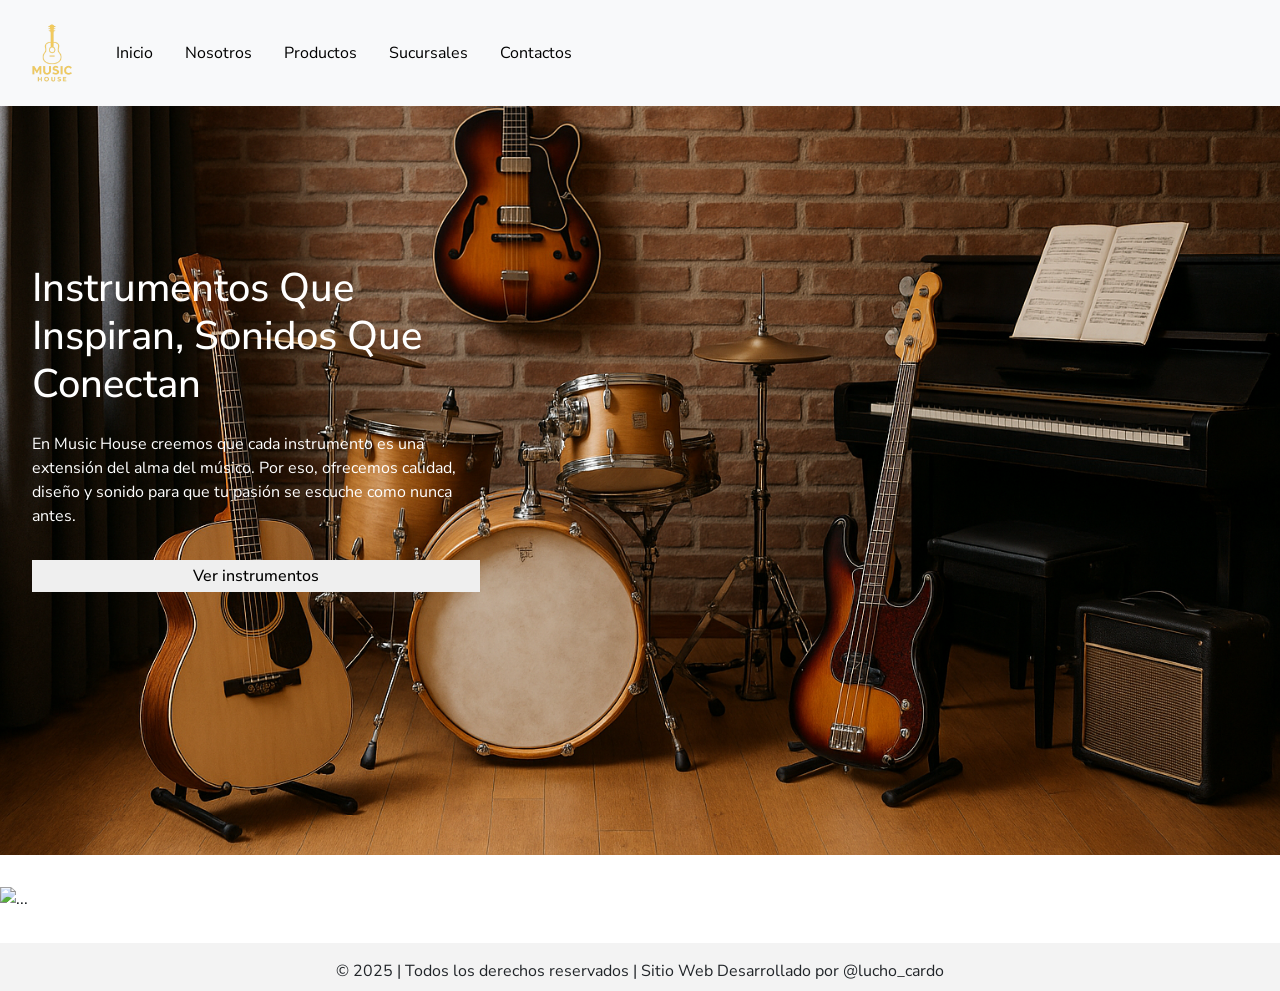
==== index.html @ da2e62e3 "CoderHouse" ====
<!--ALT-SHIFT-FLECHA PARA ABAJO (PARA DUBLICAR LA MISMA LINEA)-->
<!--ALT+FLECHITA (ABAJO O ARRIBA) (MUEVE LOS LINEAS PARA ARRIBA O PARA ABAJO)-->
<!-- <strong>Nuestros Instrumentos</strong> -->
<!-- <b>Nuestros Instrumentos</b> -->
<!-- <em>Nuestros Instrumentos</em> -->

<!DOCTYPE html>
<html lang="en">
  <head>
    <meta charset="UTF-8" />
    <meta name="viewport" content="width=device-width, initial-scale=1.0" />
    <!-- CSS -->
    <link rel="stylesheet" href="../style/style.css" />
    <!-- BOOTSTRAP -->
    <link
      href="https://cdn.jsdelivr.net/npm/bootstrap@5.3.6/dist/css/bootstrap.min.css"
      rel="stylesheet"
      integrity="sha384-4Q6Gf2aSP4eDXB8Miphtr37CMZZQ5oXLH2yaXMJ2w8e2ZtHTl7GptT4jmndRuHDT"
      crossorigin="anonymous"
    />
    <!-- FONTS -->
    <link rel="preconnect" href="https://fonts.googleapis.com" />
    <link rel="preconnect" href="https://fonts.gstatic.com" crossorigin />
    <link
      href="https://fonts.googleapis.com/css2?family=Nunito+Sans:ital,opsz,wght@0,6..12,200..1000;1,6..12,200..1000&display=swap"
      rel="stylesheet"
    />
    <!-- TITULO DE LA PAGINA -->
    <title>Document</title>
  </head>
  <body>
    <header class="index-header">
      <div class="index-header-flex">
        <nav
          class="navbar navbar-expand-lg bg-body-tertiary w-100 position-fixed top-0"
        >
          <div class="container-fluid">
            <a class="navbar-brand" href="index.html"
              ><img src="../img/logo2.png" alt="logotipo" class="logotipo"
            /></a>
            <button
              class="navbar-toggler"
              type="button"
              data-bs-toggle="collapse"
              data-bs-target="#navbarSupportedContent"
              aria-controls="navbarSupportedContent"
              aria-expanded="false"
              aria-label="Toggle navigation"
            >
              <span class="navbar-toggler-icon"></span>
            </button>
            <div class="collapse navbar-collapse" id="navbarSupportedContent">
              <ul class="navbar-nav me-auto mb-2 mb-lg-0">
                <li class="nav-item">
                  <a
                    class="nav-link active"
                    aria-current="page"
                    href="index.html"
                    >Inicio</a
                  >
                </li>
                <li class="nav-item">
                  <a
                    class="nav-link active"
                    aria-current="page"
                    href="../pages/nosotros.html"
                    >Nosotros</a
                  >
                </li>
                <li class="nav-item">
                  <a
                    class="nav-link active"
                    aria-current="page"
                    href="../pages/productos.html"
                    >Productos</a
                  >
                </li>
                <li class="nav-item">
                  <a
                    class="nav-link active"
                    aria-current="page"
                    href="../pages/sucursales.html"
                    >Sucursales</a
                  >
                </li>
                <li class="nav-item">
                  <a
                    class="nav-link active"
                    aria-current="page"
                    href="../pages/contactos.html"
                    >Contactos</a
                  >
                </li>
              </ul>
            </div>
          </div>
        </nav>
        <!-- Barra de navegacion hecha por mi -->
        <!-- 
        <nav class="navegacion-superior">
          <ul>
            <li><a href="../index.html">Inicio</a></li>
            <li><a href="nosotros.html">Nosotros</a></li>
            <li><a href="productos.html">Productos</a></li>
            <li><a href="sucursales.html">Sucursales</a></li>
            <li><a href="contacto.html">Contacto</a></li>
          </ul>
        </nav> 
        -->
      </div>
      <section
        class="px-3 contenedor-inferior-header h-100 d-flex justify-content-center flex-column mx-3"
      >
        <h1 class="index-h1">
          Instrumentos Que Inspiran, Sonidos Que Conectan
        </h1>
        <p class="index-parrafo-header">
          En Music House creemos que cada instrumento es una extensión del alma
          del músico. Por eso, ofrecemos calidad, diseño y sonido para que tu
          pasión se escuche como nunca antes.
        </p>
        <button class="btn-header">Ver instrumentos</button>
      </section>
    </header>
    <main class="index-main">
      <div id="carouselExample" class="carousel slide">
        <div class="carousel-inner">
          <div class="carousel-item active">
            <img src="..." class="d-block w-100" alt="..." />
          </div>
          <div class="carousel-item">
            <img src="..." class="d-block w-100" alt="..." />
          </div>
          <div class="carousel-item">
            <img src="..." class="d-block w-100" alt="..." />
          </div>
        </div>
        <button
          class="carousel-control-prev"
          type="button"
          data-bs-target="#carouselExample"
          data-bs-slide="prev"
        >
          <span class="carousel-control-prev-icon" aria-hidden="true"></span>
          <span class="visually-hidden">Previous</span>
        </button>
        <button
          class="carousel-control-next"
          type="button"
          data-bs-target="#carouselExample"
          data-bs-slide="next"
        >
          <span class="carousel-control-next-icon" aria-hidden="true"></span>
          <span class="visually-hidden">Next</span>
        </button>
      </div>
    </main>
    <footer class="footer-index">
      <p>
        © 2025 | Todos los derechos reservados | Sitio Web Desarrollado por
        @lucho_cardo
      </p>
    </footer>
    <!-- BOOTSTRAP -->
    <script
      src="https://cdn.jsdelivr.net/npm/bootstrap@5.3.6/dist/js/bootstrap.bundle.min.js"
      integrity="sha384-j1CDi7MgGQ12Z7Qab0qlWQ/Qqz24Gc6BM0thvEMVjHnfYGF0rmFCozFSxQBxwHKO"
      crossorigin="anonymous"
    ></script>
  </body>
</html>
---- style/style.css ----
/* Estilos Generales */

*{
    padding: 0;
    margin: 0;
    box-sizing: border-box;
    font-family: "Nunito Sans", sans-serif !important;
}

.logotipo{
    width: 5rem; /*Usamos rem para que se escale correctamente (un tema de mantener las proporciones consistentes, 1rem=16px)*/
    height: 5rem;
}
ul{
    list-style: none; /*Le saca las pelotitas a la lista*/
    display: flex;
    flex-direction: column;
    gap: 1rem;
    align-items: center;
}
.footer-index{
    background-color: rgba(0, 0, 0, 0.048);
    height: 3rem;
    text-align: center;
    padding-top: 1rem;
}


/* .div-header-index-oscurecer-fondo{
    position: absolute;
    width: 100%;
    height: 100%;
    background-color: rgba(0, 0, 0, 0.651); 
}  */

/* Estilos Header */
.index-header, .productos-header, .sucursales-header{
    background-image: url(../img/fondo2.png);
    background-size: cover; /*toma toda la dimension del fondo*/
    background-repeat: no-repeat; /*Para que no repita el fondo cuando se hace zoom(se usa de prevencion)*/
    /*background-attachment: fixed; Lo que hace es fijar el fondo*/
    background-position: center; /* Posiciona el fondo en el centro */
    height: 95vh; /*Usamos vh por un tema de pantallas diferentes de las personas*/
} 

.index-header-flex{
    display: flex; /*Aplica flex*/
    flex-direction: column;
    justify-content: space-between; /*Da un espacio entre ellos(los links de la navbar)*/
    align-items: center;
}

.navegacion-superior ul li a{
    color: rgb(255, 255, 255);
    text-decoration: none; /*Le saca el subrayado al a*/
}

.contenedor-inferior-header{
    /* display: flex;
    flex-direction: column;
    justify-content: center; */
    gap: 1rem;
    /* height: 50%; */
    max-width: 30rem; /*Limita el width*/
    /* margin-left: 1rem; */
}


.index-parrafo-header, .index-h1{
    color: rgb(255, 255, 255);
}

.btn-header{
    border: none;
    font-weight: 500;
    padding: 4px;
    max-width: 30rem;
}

.productos-header-container{
    max-width: 70rem;
    margin: 0 auto;
}

/* Estilos Mains */

.sucursales-main-container{
    display: flex;
    flex-direction: column;
    align-items: center;
}

.iframeMapa{
    width: 90%;
}

.index-main{
    margin: 2rem 0;
}

.ultimos-modelos-titulo{
    text-align: center;
    margin: 1rem 0;
}

.card-auto{
    width: 25rem; 
    background-color: rgba(0, 0, 0, 0.24);
    transition: transform 0.5s;
    border-bottom-left-radius: 0.5rem;
    border-bottom-right-radius: 0.5rem;
}

.card-auto:hover{
    transform: scale(1.02);
}

.card-auto img{
    width: 100%; /*Hacemos que ocuper el 100% de la card*/
    border: 0.5rem;
}

.card-auto h3, .card-auto p{
    margin-left: 1rem;
}

.card-auto-btm{
    width: 100%;
    border: none;
    padding: 8px;
    font-weight: 800;
    margin-top: 0.5rem;
    text-transform: uppercase; /*Pone las letras en mayuscula*/
    border-bottom-left-radius: 0.5rem;
    border-bottom-right-radius: 0.5rem;
    cursor: pointer;
}

.ultimos-modelos-container{
    display: flex;
    flex-wrap: wrap; /*Lo adapta segun el ancho de la pantalla*/
    gap: 1rem;
    justify-content: center;
}


@media only screen and (min-width: 900px){
    ul, .index-header-flex{
        flex-direction: row;
    }
    .sucursales-main-container{
        flex-direction: row;
        width: 50%;
    }
}
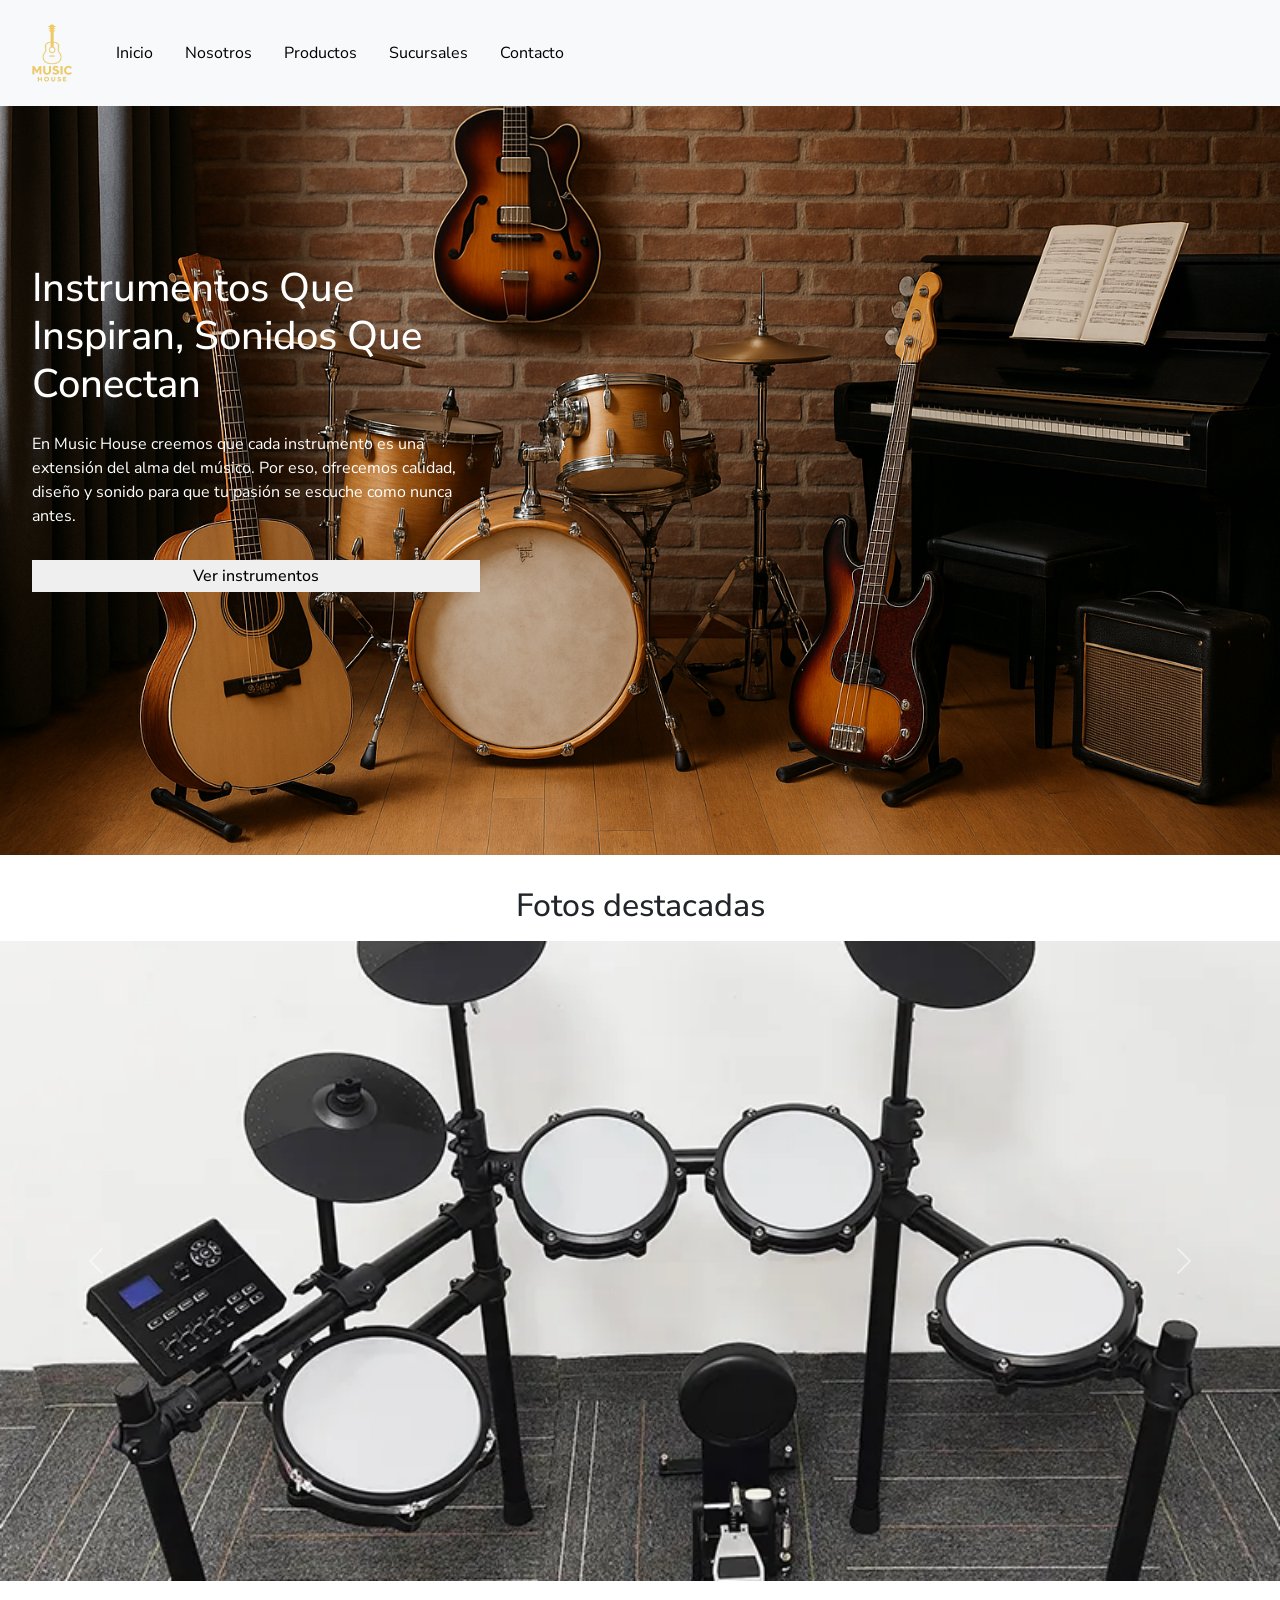
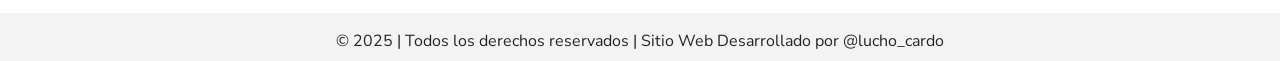
==== commit e4296ab5: "CoderHouse" ====
--- a/index.html
+++ b/index.html
@@ -10,7 +10,7 @@
     <meta charset="UTF-8" />
     <meta name="viewport" content="width=device-width, initial-scale=1.0" />
     <!-- CSS -->
-    <link rel="stylesheet" href="../style/style.css" />
+    <link rel="stylesheet" href="./style/style.css" />
     <!-- BOOTSTRAP -->
     <link
       href="https://cdn.jsdelivr.net/npm/bootstrap@5.3.6/dist/css/bootstrap.min.css"
@@ -26,70 +26,45 @@
       rel="stylesheet"
     />
     <!-- TITULO DE LA PAGINA -->
-    <title>Document</title>
+    <title>MusicHouse</title>
   </head>
   <body>
     <header class="index-header">
       <div class="index-header-flex">
-        <nav
-          class="navbar navbar-expand-lg bg-body-tertiary w-100 position-fixed top-0"
-        >
+        <nav class="navbar navbar-expand-lg bg-body-tertiary w-100 position-fixed top-0">
           <div class="container-fluid">
-            <a class="navbar-brand" href="index.html"
-              ><img src="../img/logo2.png" alt="logotipo" class="logotipo"
-            /></a>
-            <button
-              class="navbar-toggler"
-              type="button"
-              data-bs-toggle="collapse"
-              data-bs-target="#navbarSupportedContent"
-              aria-controls="navbarSupportedContent"
-              aria-expanded="false"
-              aria-label="Toggle navigation"
-            >
+            <a class="navbar-brand" href="index.html">
+              <img src="./img/logo2.png" alt="logotipo" class="logotipo"/>
+            </a>
+            <button class="navbar-toggler" type="button" data-bs-toggle="collapse" data-bs-target="#navbarSupportedContent" aria-controls="navbarSupportedContent" aria-expanded="false" aria-label="Toggle navigation">
               <span class="navbar-toggler-icon"></span>
             </button>
             <div class="collapse navbar-collapse" id="navbarSupportedContent">
               <ul class="navbar-nav me-auto mb-2 mb-lg-0">
                 <li class="nav-item">
-                  <a
-                    class="nav-link active"
-                    aria-current="page"
-                    href="index.html"
-                    >Inicio</a
-                  >
+                  <a class="nav-link active"  aria-current="page" href="index.html">
+                    Inicio
+                  </a>
                 </li>
                 <li class="nav-item">
-                  <a
-                    class="nav-link active"
-                    aria-current="page"
-                    href="../pages/nosotros.html"
-                    >Nosotros</a
-                  >
+                  <a class="nav-link active" aria-current="page" href="./pages/nosotros.html">
+                    Nosotros
+                  </a>
                 </li>
                 <li class="nav-item">
-                  <a
-                    class="nav-link active"
-                    aria-current="page"
-                    href="../pages/productos.html"
-                    >Productos</a
-                  >
+                  <a class="nav-link active" aria-current="page" href="./pages/productos.html">
+                    Productos
+                  </a>
                 </li>
                 <li class="nav-item">
-                  <a
-                    class="nav-link active"
-                    aria-current="page"
-                    href="../pages/sucursales.html"
-                    >Sucursales</a
-                  >
-                </li>
+                  <a class="nav-link active" aria-current="page" href="./pages/sucursales.html" >
+                    Sucursales
+                  </a>
+     
                 <li class="nav-item">
-                  <a
-                    class="nav-link active"
-                    aria-current="page"
-                    href="../pages/contactos.html"
-                    >Contactos</a
-                  >
+                  <a class="nav-link active" aria-current="page" href="./pages/contacto.html">
+                    Contacto
+                  </a>
                 </li>
               </ul>
             </div>
@@ -108,9 +83,7 @@
         </nav> 
         -->
       </div>
-      <section
-        class="px-3 contenedor-inferior-header h-100 d-flex justify-content-center flex-column mx-3"
-      >
+      <section class="px-3 contenedor-inferior-header h-100 d-flex justify-content-center flex-column mx-3">
         <h1 class="index-h1">
           Instrumentos Que Inspiran, Sonidos Que Conectan
         </h1>
@@ -123,45 +96,40 @@
       </section>
     </header>
     <main class="index-main">
-      <div id="carouselExample" class="carousel slide">
+      <h2 class="text-center my-3">Fotos destacadas</h2>
+      <div id="carouselExample" class="carousel slide w-100">
         <div class="carousel-inner">
           <div class="carousel-item active">
-            <img src="..." class="d-block w-100" alt="..." />
+            <img src="./img/bateriaDigital.webp" class="carousel-foto" alt="Bateria Digital" />
           </div>
           <div class="carousel-item">
-            <img src="..." class="d-block w-100" alt="..." />
+            <img src="./img/teclado.jpg" class="carousel-foto" alt="Teclado" />
           </div>
           <div class="carousel-item">
-            <img src="..." class="d-block w-100" alt="..." />
+            <img src="./img/piano.png" class="carousel-foto" alt="Piano" />
           </div>
-        </div>
-        <button
-          class="carousel-control-prev"
-          type="button"
-          data-bs-target="#carouselExample"
-          data-bs-slide="prev"
-        >
+         
+        <button class="carousel-control-prev" type="button" data-bs-target="#carouselExample" data-bs-slide="prev">
           <span class="carousel-control-prev-icon" aria-hidden="true"></span>
-          <span class="visually-hidden">Previous</span>
+          <span class="visually-hidden">
+            Previous
+          </span>
         </button>
-        <button
-          class="carousel-control-next"
-          type="button"
-          data-bs-target="#carouselExample"
-          data-bs-slide="next"
-        >
+        <button class="carousel-control-next" type="button" data-bs-target="#carouselExample" data-bs-slide="next">
           <span class="carousel-control-next-icon" aria-hidden="true"></span>
-          <span class="visually-hidden">Next</span>
+          <span class="visually-hidden">
+            Next
+          </span>
         </button>
       </div>
     </main>
-    <footer class="footer-index">
+    <footer class="footer">
       <p>
         © 2025 | Todos los derechos reservados | Sitio Web Desarrollado por
         @lucho_cardo
       </p>
     </footer>
-    <!-- BOOTSTRAP -->
+    <!-- BOOTSTRAP SCRIPT-->
     <script
       src="https://cdn.jsdelivr.net/npm/bootstrap@5.3.6/dist/js/bootstrap.bundle.min.js"
       integrity="sha384-j1CDi7MgGQ12Z7Qab0qlWQ/Qqz24Gc6BM0thvEMVjHnfYGF0rmFCozFSxQBxwHKO"
--- a/style/style.css
+++ b/style/style.css
@@ -18,7 +18,7 @@
     gap: 1rem;
     align-items: center;
 }
-.footer-index{
+.footer{
     background-color: rgba(0, 0, 0, 0.048);
     height: 3rem;
     text-align: center;
@@ -26,15 +26,15 @@
 }
 
 
-/* .div-header-index-oscurecer-fondo{
+.oscurecer-fondo{
     position: absolute;
     width: 100%;
     height: 100%;
     background-color: rgba(0, 0, 0, 0.651); 
-}  */
+} 
 
 /* Estilos Header */
-.index-header, .productos-header, .sucursales-header{
+.index-header, .productos-header, .sucursales-header , .contacto-header{
     background-image: url(../img/fondo2.png);
     background-size: cover; /*toma toda la dimension del fondo*/
     background-repeat: no-repeat; /*Para que no repita el fondo cuando se hace zoom(se usa de prevencion)*/
@@ -43,7 +43,7 @@
     height: 95vh; /*Usamos vh por un tema de pantallas diferentes de las personas*/
 } 
 
-.index-header-flex{
+.index-header-flex, .contacto-header-flex{
     display: flex; /*Aplica flex*/
     flex-direction: column;
     justify-content: space-between; /*Da un espacio entre ellos(los links de la navbar)*/
@@ -66,7 +66,7 @@
 }
 
 
-.index-parrafo-header, .index-h1{
+.index-parrafo-header, .index-h1 , .contacto-parrafo-header, .contacto-h1{
     color: rgb(255, 255, 255);
 }
 
@@ -143,6 +143,12 @@
     justify-content: center;
 }
 
+.carousel-foto{
+    width: 100%;
+    height: 40rem;
+    object-fit: cover;
+}
+
 
 @media only screen and (min-width: 900px){
     ul, .index-header-flex{
@@ -152,4 +158,7 @@
         flex-direction: row;
         width: 50%;
     }
+    /* .carousel-foto{
+        max-width: 80%;
+    } */
 }
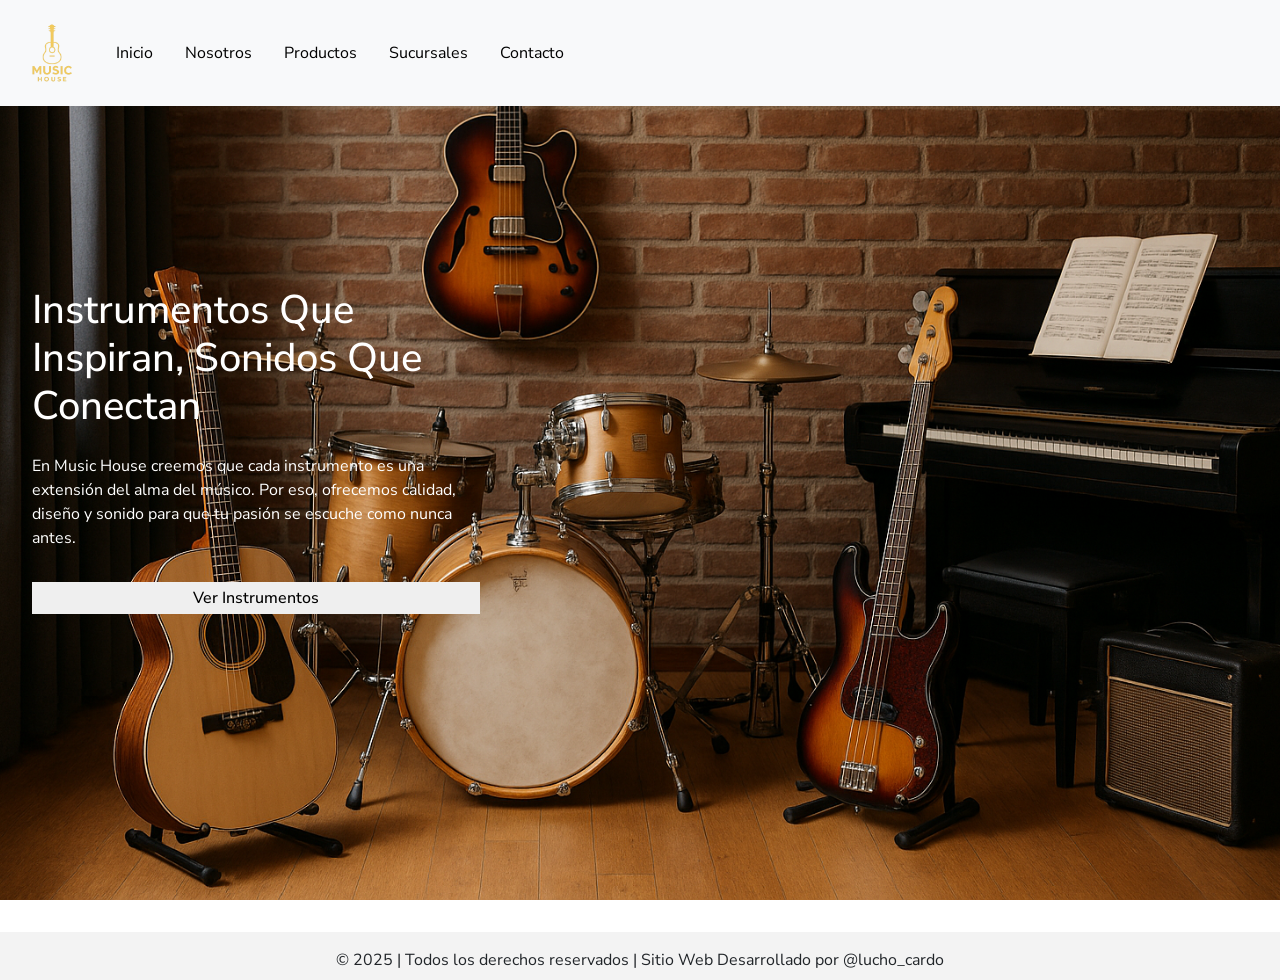
==== commit 8ff0f514: "CoderHouse" ====
--- a/index.html
+++ b/index.html
@@ -92,11 +92,11 @@
           del músico. Por eso, ofrecemos calidad, diseño y sonido para que tu
           pasión se escuche como nunca antes.
         </p>
-        <button class="btn-header">Ver instrumentos</button>
+        <button class="btn-header"><a href="./pages/productos.html">Ver Instrumentos</a></button>
       </section>
     </header>
     <main class="index-main">
-      <h2 class="text-center my-3">Fotos destacadas</h2>
+      <!-- <h2 class="text-center my-3">Fotos destacadas</h2>
       <div id="carouselExample" class="carousel slide w-100">
         <div class="carousel-inner">
           <div class="carousel-item active">
@@ -121,7 +121,7 @@
             Next
           </span>
         </button>
-      </div>
+      </div> -->
     </main>
     <footer class="footer">
       <p>
--- a/style/style.css
+++ b/style/style.css
@@ -40,8 +40,11 @@
     background-repeat: no-repeat; /*Para que no repita el fondo cuando se hace zoom(se usa de prevencion)*/
     /*background-attachment: fixed; Lo que hace es fijar el fondo*/
     background-position: center; /* Posiciona el fondo en el centro */
-    height: 95vh; /*Usamos vh por un tema de pantallas diferentes de las personas*/
+    height: 100vh; /*Usamos vh por un tema de pantallas diferentes de las personas*/
 } 
+.productos-header{
+    height: 50vh;
+}
 
 .index-header-flex, .contacto-header-flex{
     display: flex; /*Aplica flex*/
@@ -65,10 +68,10 @@
     /* margin-left: 1rem; */
 }
 
-
 .index-parrafo-header, .index-h1 , .contacto-parrafo-header, .contacto-h1{
     color: rgb(255, 255, 255);
 }
+
 
 .btn-header{
     border: none;
@@ -76,10 +79,14 @@
     padding: 4px;
     max-width: 30rem;
 }
+.btn-header a{
+    text-decoration: none;
+    color: rgb(0, 0, 0);
+}
 
 .productos-header-container{
-    max-width: 70rem;
-    margin: 0 auto;
+    max-width: 40rem;
+    /* margin: 0 auto; */
 }
 
 /* Estilos Mains */
@@ -134,6 +141,7 @@
     border-bottom-left-radius: 0.5rem;
     border-bottom-right-radius: 0.5rem;
     cursor: pointer;
+    background-color: rgba(0, 0, 0, 0.486)
 }
 
 .ultimos-modelos-container{
@@ -158,7 +166,7 @@
         flex-direction: row;
         width: 50%;
     }
-    /* .carousel-foto{
-        max-width: 80%;
-    } */
-}+    .contenedor-inferior-header-sucursales{
+    max-width: 50%;
+}
+}
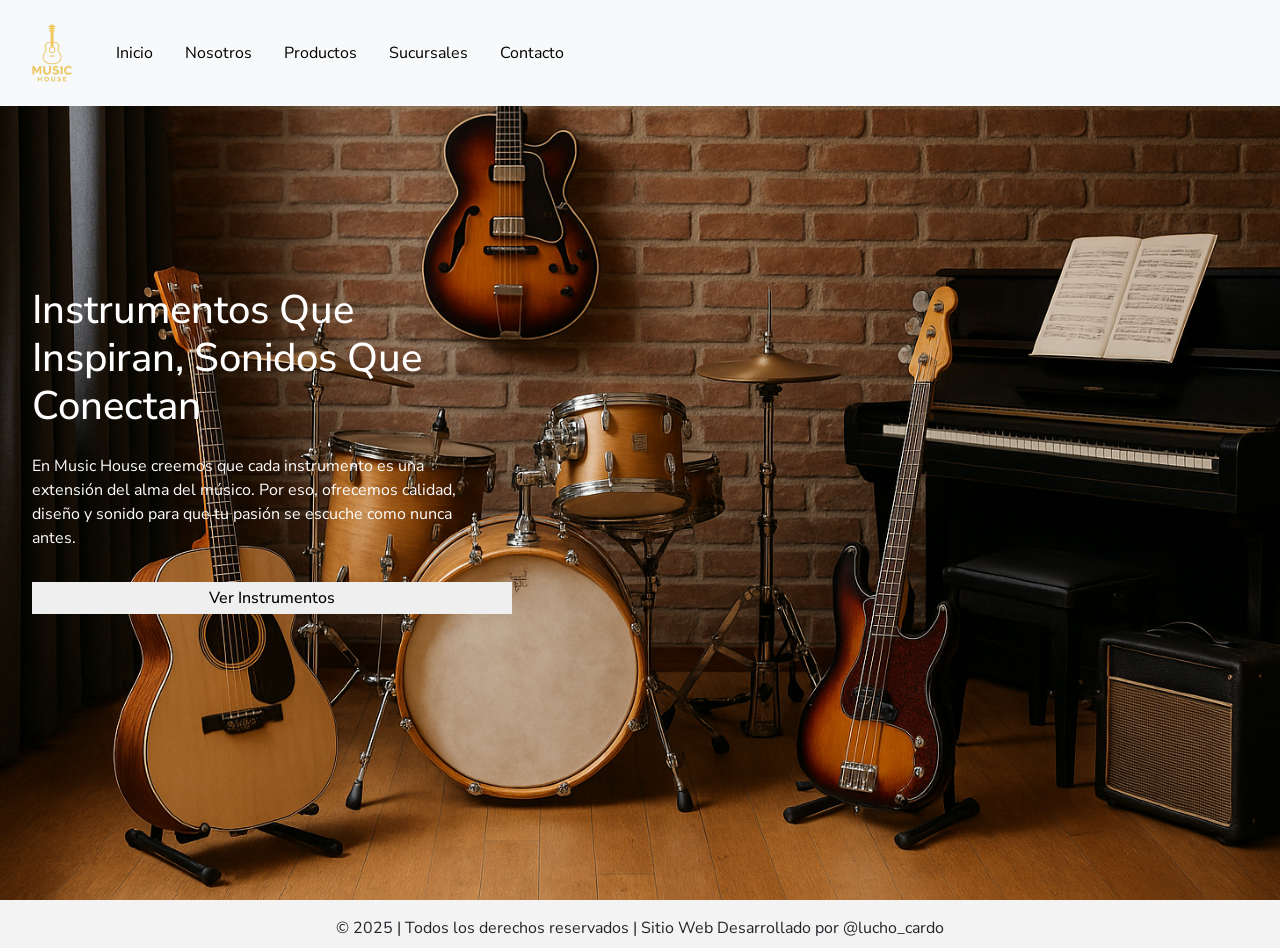
==== commit b039782c: "Detalles" ====
--- a/index.html
+++ b/index.html
@@ -92,7 +92,8 @@
           del músico. Por eso, ofrecemos calidad, diseño y sonido para que tu
           pasión se escuche como nunca antes.
         </p>
-        <button class="btn-header"><a href="./pages/productos.html">Ver Instrumentos</a></button>
+        <a href="./pages/productos.html"><button class="btn-header">Ver Instrumentos</button></a>
+        <!-- <button class="btn-header"><a href="./pages/productos.html">Ver Instrumentos</a></button> -->
       </section>
     </header>
     <main class="index-main">
--- a/style/style.css
+++ b/style/style.css
@@ -59,25 +59,20 @@
 }
 
 .contenedor-inferior-header{
-    /* display: flex;
-    flex-direction: column;
-    justify-content: center; */
     gap: 1rem;
-    /* height: 50%; */
     max-width: 30rem; /*Limita el width*/
-    /* margin-left: 1rem; */
 }
 
 .index-parrafo-header, .index-h1 , .contacto-parrafo-header, .contacto-h1{
     color: rgb(255, 255, 255);
 }
 
-
 .btn-header{
     border: none;
     font-weight: 500;
     padding: 4px;
     max-width: 30rem;
+
 }
 .btn-header a{
     text-decoration: none;
@@ -86,7 +81,6 @@
 
 .productos-header-container{
     max-width: 40rem;
-    /* margin: 0 auto; */
 }
 
 /* Estilos Mains */
@@ -99,10 +93,6 @@
 
 .iframeMapa{
     width: 90%;
-}
-
-.index-main{
-    margin: 2rem 0;
 }
 
 .ultimos-modelos-titulo{
@@ -167,6 +157,9 @@
         width: 50%;
     }
     .contenedor-inferior-header-sucursales{
-    max-width: 50%;
+        max-width: 50%;
+    }
+    .btn-header{
+        width: 30rem;
+    }
 }
-}
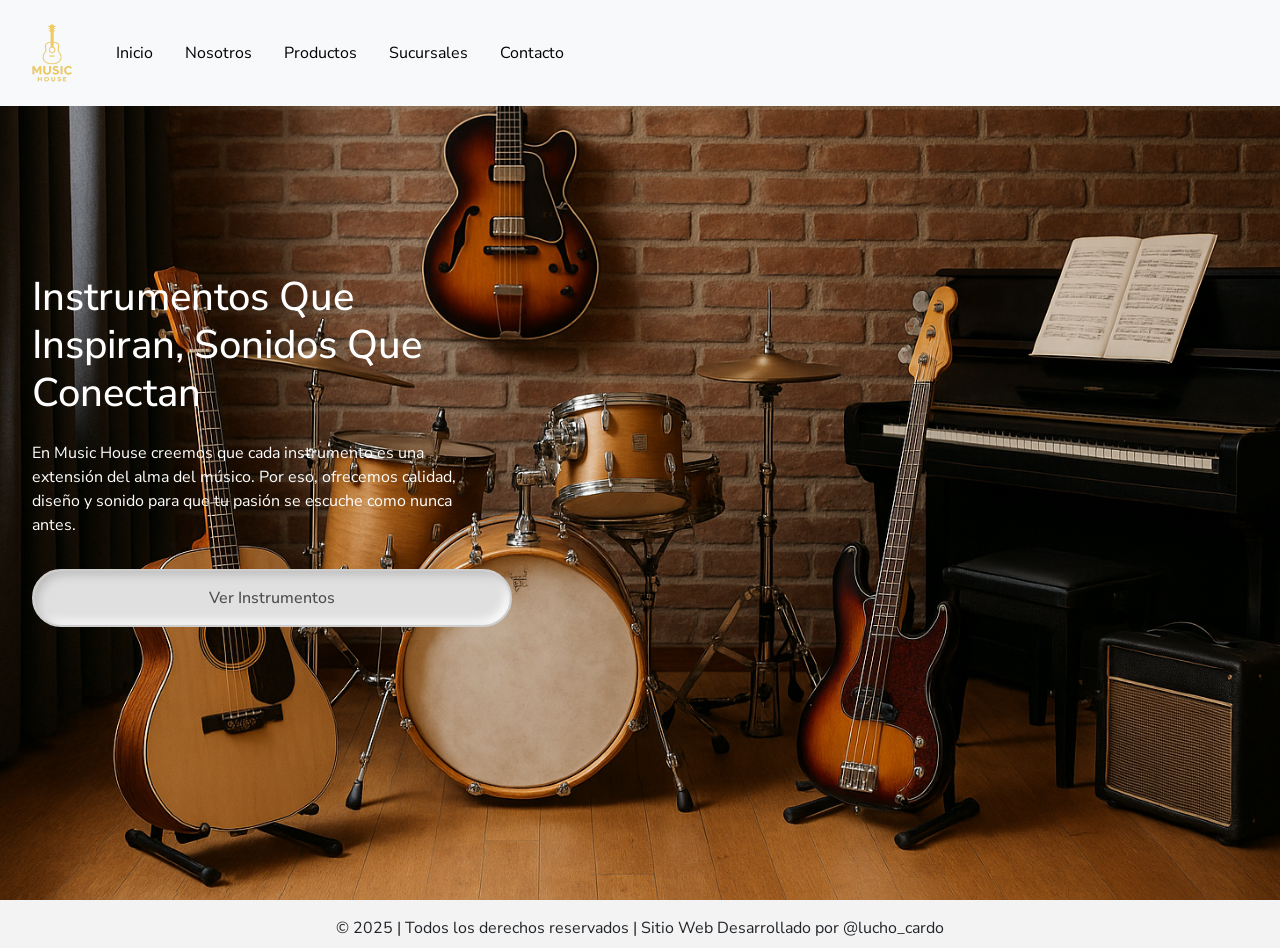
==== commit 70760870: "SASS" ====
--- a/index.html
+++ b/index.html
@@ -70,18 +70,6 @@
             </div>
           </div>
         </nav>
-        <!-- Barra de navegacion hecha por mi -->
-        <!-- 
-        <nav class="navegacion-superior">
-          <ul>
-            <li><a href="../index.html">Inicio</a></li>
-            <li><a href="nosotros.html">Nosotros</a></li>
-            <li><a href="productos.html">Productos</a></li>
-            <li><a href="sucursales.html">Sucursales</a></li>
-            <li><a href="contacto.html">Contacto</a></li>
-          </ul>
-        </nav> 
-        -->
       </div>
       <section class="px-3 contenedor-inferior-header h-100 d-flex justify-content-center flex-column mx-3">
         <h1 class="index-h1">
@@ -93,36 +81,9 @@
           pasión se escuche como nunca antes.
         </p>
         <a href="./pages/productos.html"><button class="btn-header">Ver Instrumentos</button></a>
-        <!-- <button class="btn-header"><a href="./pages/productos.html">Ver Instrumentos</a></button> -->
       </section>
     </header>
     <main class="index-main">
-      <!-- <h2 class="text-center my-3">Fotos destacadas</h2>
-      <div id="carouselExample" class="carousel slide w-100">
-        <div class="carousel-inner">
-          <div class="carousel-item active">
-            <img src="./img/bateriaDigital.webp" class="carousel-foto" alt="Bateria Digital" />
-          </div>
-          <div class="carousel-item">
-            <img src="./img/teclado.jpg" class="carousel-foto" alt="Teclado" />
-          </div>
-          <div class="carousel-item">
-            <img src="./img/piano.png" class="carousel-foto" alt="Piano" />
-          </div>
-         
-        <button class="carousel-control-prev" type="button" data-bs-target="#carouselExample" data-bs-slide="prev">
-          <span class="carousel-control-prev-icon" aria-hidden="true"></span>
-          <span class="visually-hidden">
-            Previous
-          </span>
-        </button>
-        <button class="carousel-control-next" type="button" data-bs-target="#carouselExample" data-bs-slide="next">
-          <span class="carousel-control-next-icon" aria-hidden="true"></span>
-          <span class="visually-hidden">
-            Next
-          </span>
-        </button>
-      </div> -->
     </main>
     <footer class="footer">
       <p>
--- a/style/style.css
+++ b/style/style.css
@@ -1,165 +1,178 @@
-/* Estilos Generales */
-
-*{
-    padding: 0;
-    margin: 0;
-    box-sizing: border-box;
-    font-family: "Nunito Sans", sans-serif !important;
+/*Extends*/
+ul, .sucursales-main-container, .index-header-flex, .contacto-header-flex {
+  display: flex;
+  flex-direction: column;
+  align-items: center;
 }
 
-.logotipo{
-    width: 5rem; /*Usamos rem para que se escale correctamente (un tema de mantener las proporciones consistentes, 1rem=16px)*/
-    height: 5rem;
-}
-ul{
-    list-style: none; /*Le saca las pelotitas a la lista*/
-    display: flex;
-    flex-direction: column;
-    gap: 1rem;
-    align-items: center;
-}
-.footer{
-    background-color: rgba(0, 0, 0, 0.048);
-    height: 3rem;
-    text-align: center;
-    padding-top: 1rem;
+.productos-header, .sucursales-header, .contacto-header, .index-header {
+  background-image: url(../img/fondo2.png);
+  background-size: cover;
+  background-repeat: no-repeat;
+  background-position: center;
+  height: 100vh;
 }
 
-
-.oscurecer-fondo{
-    position: absolute;
-    width: 100%;
-    height: 100%;
-    background-color: rgba(0, 0, 0, 0.651); 
-} 
-
+/* Variables */
 /* Estilos Header */
-.index-header, .productos-header, .sucursales-header , .contacto-header{
-    background-image: url(../img/fondo2.png);
-    background-size: cover; /*toma toda la dimension del fondo*/
-    background-repeat: no-repeat; /*Para que no repita el fondo cuando se hace zoom(se usa de prevencion)*/
-    /*background-attachment: fixed; Lo que hace es fijar el fondo*/
-    background-position: center; /* Posiciona el fondo en el centro */
-    height: 100vh; /*Usamos vh por un tema de pantallas diferentes de las personas*/
-} 
-.productos-header{
-    height: 50vh;
+.index-header {
+  background-image: url(../img/fondo2.png);
 }
 
-.index-header-flex, .contacto-header-flex{
-    display: flex; /*Aplica flex*/
-    flex-direction: column;
-    justify-content: space-between; /*Da un espacio entre ellos(los links de la navbar)*/
-    align-items: center;
+.productos-header {
+  height: 50vh;
 }
 
-.navegacion-superior ul li a{
-    color: rgb(255, 255, 255);
-    text-decoration: none; /*Le saca el subrayado al a*/
+.index-header-flex, .contacto-header-flex {
+  justify-content: space-between; /*Da un espacio entre ellos(los links de la navbar)*/
 }
 
-.contenedor-inferior-header{
-    gap: 1rem;
-    max-width: 30rem; /*Limita el width*/
+.navegacion-superior ul li a {
+  color: rgb(255, 255, 255);
+  text-decoration: none; /*Le saca el subrayado al a*/
 }
 
-.index-parrafo-header, .index-h1 , .contacto-parrafo-header, .contacto-h1{
-    color: rgb(255, 255, 255);
+.contenedor-inferior-header {
+  gap: 1rem;
+  max-width: 30rem; /*Limita el width*/
 }
 
-.btn-header{
-    border: none;
-    font-weight: 500;
-    padding: 4px;
-    max-width: 30rem;
-
-}
-.btn-header a{
-    text-decoration: none;
-    color: rgb(0, 0, 0);
+.index-parrafo-header, .index-h1, .contacto-parrafo-header, .contacto-h1 {
+  color: rgb(255, 255, 255);
 }
 
-.productos-header-container{
-    max-width: 40rem;
+.btn-header {
+  font-weight: 500;
+  max-width: 30rem;
+  color: #4d4d4d;
+  padding: 15px 40px;
+  background-color: #e0e0e0;
+  font-family: monospace;
+  border-radius: 50px;
+  border: 2px solid rgb(206, 206, 206);
+  box-shadow: inset 4px 4px 10px #bcbcbc, inset -4px -4px 10px #ffffff;
+}
+
+.btn-header:hover {
+  box-shadow: inset 2px 2px 10px #bcbcbc, inset -2px -2px 10px #ffffff, inset 2px 2px 10px #bcbcbc, inset -2px -2px 10px #ffffff;
+}
+
+.btn-header a {
+  text-decoration: none;
+  color: rgb(0, 0, 0);
+}
+
+.productos-header-container {
+  max-width: 40rem;
 }
 
 /* Estilos Mains */
-
-.sucursales-main-container{
-    display: flex;
-    flex-direction: column;
-    align-items: center;
+.iframeMapa {
+  width: 90%;
 }
 
-.iframeMapa{
-    width: 90%;
+.ultimos-modelos-titulo {
+  text-align: center;
+  margin: 1rem 0;
 }
 
-.ultimos-modelos-titulo{
-    text-align: center;
-    margin: 1rem 0;
+.card-auto {
+  width: 25rem;
+  background-color: rgba(0, 0, 0, 0.24);
+  transition: transform 0.5s;
+  border-bottom-left-radius: 0.5rem;
+  border-bottom-right-radius: 0.5rem;
 }
 
-.card-auto{
-    width: 25rem; 
-    background-color: rgba(0, 0, 0, 0.24);
-    transition: transform 0.5s;
-    border-bottom-left-radius: 0.5rem;
-    border-bottom-right-radius: 0.5rem;
+.card-auto:hover {
+  transform: scale(1.02);
 }
 
-.card-auto:hover{
-    transform: scale(1.02);
+.card-auto img {
+  width: 100%; /*Hacemos que ocuper el 100% de la card*/
+  border: 0.5rem;
 }
 
-.card-auto img{
-    width: 100%; /*Hacemos que ocuper el 100% de la card*/
-    border: 0.5rem;
+.card-auto h3, .card-auto p {
+  margin-left: 1rem;
 }
 
-.card-auto h3, .card-auto p{
-    margin-left: 1rem;
+.card-auto-btm {
+  width: 100%;
+  border: none;
+  padding: 8px;
+  font-weight: 800;
+  margin-top: 0.5rem;
+  text-transform: uppercase; /*Pone las letras en mayuscula*/
+  border-bottom-left-radius: 0.5rem;
+  border-bottom-right-radius: 0.5rem;
+  cursor: pointer;
+  background-color: rgba(0, 0, 0, 0.486);
 }
 
-.card-auto-btm{
-    width: 100%;
-    border: none;
-    padding: 8px;
-    font-weight: 800;
-    margin-top: 0.5rem;
-    text-transform: uppercase; /*Pone las letras en mayuscula*/
-    border-bottom-left-radius: 0.5rem;
-    border-bottom-right-radius: 0.5rem;
-    cursor: pointer;
-    background-color: rgba(0, 0, 0, 0.486)
+.ultimos-modelos-container {
+  display: flex;
+  flex-wrap: wrap; /*Lo adapta segun el ancho de la pantalla*/
+  gap: 1rem;
+  justify-content: center;
 }
 
-.ultimos-modelos-container{
-    display: flex;
-    flex-wrap: wrap; /*Lo adapta segun el ancho de la pantalla*/
-    gap: 1rem;
-    justify-content: center;
+.carousel-foto {
+  width: 100%;
+  height: 40rem;
+  object-fit: cover;
 }
 
-.carousel-foto{
-    width: 100%;
-    height: 40rem;
-    object-fit: cover;
+/*Estilos footer*/
+.footer {
+  background-color: rgba(0, 0, 0, 0.048);
+  height: 3rem;
+  text-align: center;
+  padding-top: 1rem;
 }
 
+/*Estilos Media Query*/
+/*LARGER SCREEN*/
+@media only screen and (min-width: 900px) {
+  ul, .index-header-flex {
+    flex-direction: row;
+  }
+  .sucursales-main-container {
+    flex-direction: row;
+    width: 50%;
+  }
+  .contenedor-inferior-header-sucursales {
+    max-width: 50%;
+  }
+  .btn-header {
+    width: 30rem;
+  }
+}
+/*TABLET*/
+/*LAPTOP*/
+/* Estilos Generales */
+* {
+  padding: 0;
+  margin: 0;
+  box-sizing: border-box;
+  font-family: "Nunito Sans", sans-serif !important;
+}
 
-@media only screen and (min-width: 900px){
-    ul, .index-header-flex{
-        flex-direction: row;
-    }
-    .sucursales-main-container{
-        flex-direction: row;
-        width: 50%;
-    }
-    .contenedor-inferior-header-sucursales{
-        max-width: 50%;
-    }
-    .btn-header{
-        width: 30rem;
-    }
+.logotipo {
+  width: 5rem; /*Usamos rem para que se escale correctamente (un tema de mantener las proporciones consistentes, 1rem=16px)*/
+  height: 5rem;
 }
+
+ul {
+  list-style: none; /*Le saca las pelotitas a la lista*/
+  gap: 1rem;
+}
+
+.oscurecer-fondo {
+  position: absolute;
+  width: 100%;
+  height: 100%;
+  background-color: rgba(0, 0, 0, 0.651);
+}
+
+/*# sourceMappingURL=style.css.map */
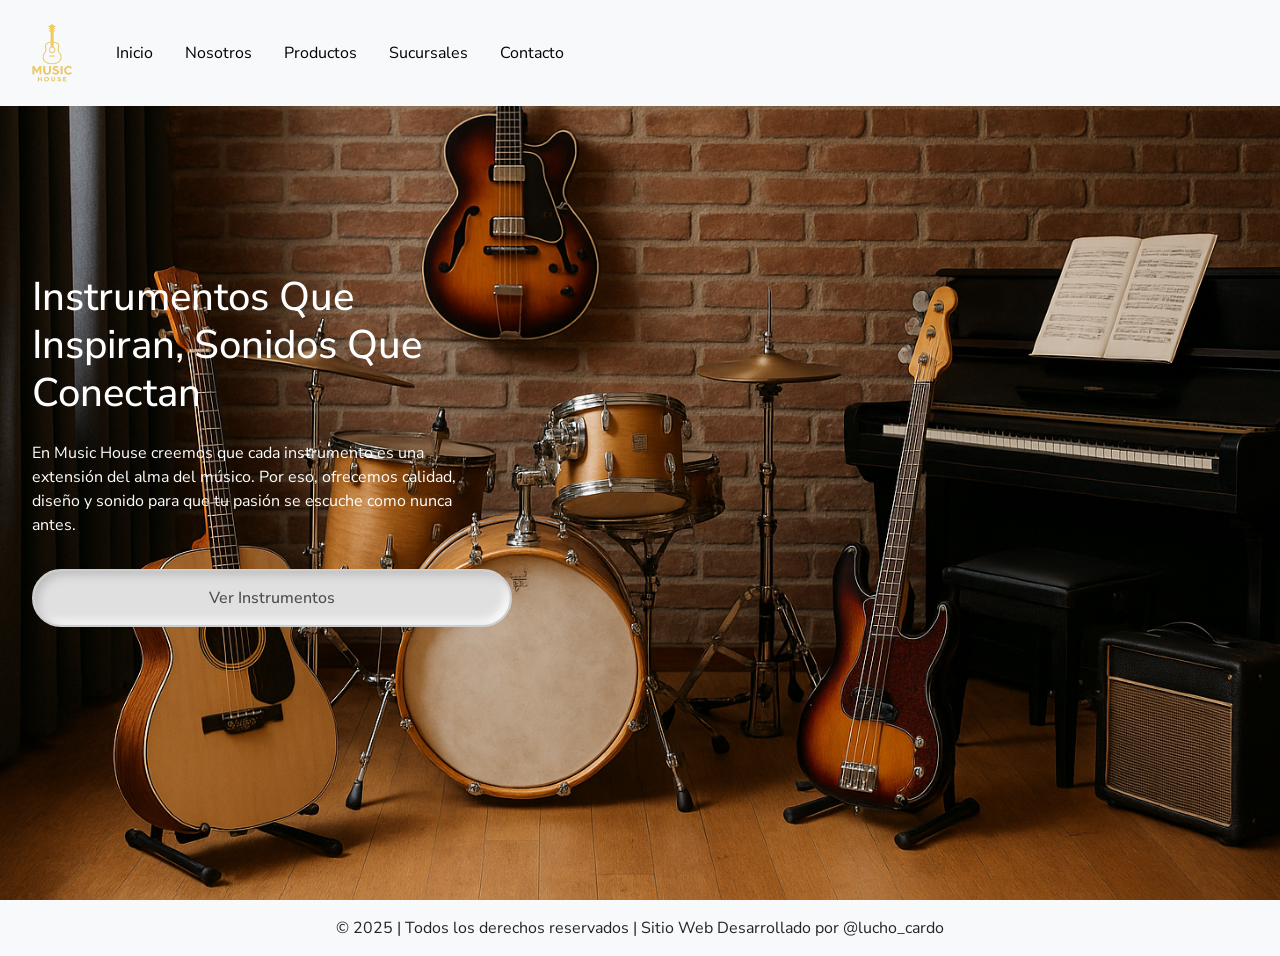
==== commit 512ddc73: "SASS" ====
--- a/index.html
+++ b/index.html
@@ -9,6 +9,8 @@
   <head>
     <meta charset="UTF-8" />
     <meta name="viewport" content="width=device-width, initial-scale=1.0" />
+    <!-- <meta name="description" content=""> Completar -->
+    <!-- <meta name="keywords" content=""> Completar -->
     <!-- CSS -->
     <link rel="stylesheet" href="./style/style.css" />
     <!-- BOOTSTRAP -->
@@ -85,8 +87,8 @@
     </header>
     <main class="index-main">
     </main>
-    <footer class="footer">
-      <p>
+    <footer class="footer bg-light text-center py-3">
+      <p class="mb-0">
         © 2025 | Todos los derechos reservados | Sitio Web Desarrollado por
         @lucho_cardo
       </p>
--- a/style/style.css
+++ b/style/style.css
@@ -5,7 +5,7 @@
   align-items: center;
 }
 
-.productos-header, .sucursales-header, .contacto-header, .index-header {
+.productos-header, .sucursales-header, .index-header {
   background-image: url(../img/fondo2.png);
   background-size: cover;
   background-repeat: no-repeat;
@@ -15,14 +15,7 @@
 
 /* Variables */
 /* Estilos Header */
-.index-header {
-  background-image: url(../img/fondo2.png);
-}
-
-.productos-header {
-  height: 50vh;
-}
-
+/*Generales*/
 .index-header-flex, .contacto-header-flex {
   justify-content: space-between; /*Da un espacio entre ellos(los links de la navbar)*/
 }
@@ -32,15 +25,16 @@
   text-decoration: none; /*Le saca el subrayado al a*/
 }
 
+.index-parrafo-header, .index-h1, .contacto-parrafo-header, .contacto-h1 {
+  color: rgb(255, 255, 255);
+}
+
 .contenedor-inferior-header {
   gap: 1rem;
   max-width: 30rem; /*Limita el width*/
 }
 
-.index-parrafo-header, .index-h1, .contacto-parrafo-header, .contacto-h1 {
-  color: rgb(255, 255, 255);
-}
-
+/*INDEX*/
 .btn-header {
   font-weight: 500;
   max-width: 30rem;
@@ -62,15 +56,227 @@
   color: rgb(0, 0, 0);
 }
 
+/*NOSOTROS*/
+.nosotros-header {
+  background-color: white;
+  height: 100vh;
+}
+
+.nosotros-header {
+  background-size: cover;
+  background-repeat: no-repeat;
+  background-position: center;
+  height: 50vh;
+}
+
+.sobre-nosotros {
+  padding: 4rem 2rem;
+}
+
+.contenedor-nosotros {
+  display: flex;
+  flex-wrap: wrap;
+  align-items: center;
+  justify-content: center;
+  max-width: 1200px;
+  margin: 0 auto;
+  gap: 2rem;
+}
+
+.imagen-nosotros img {
+  width: 100%;
+  max-width: 500px;
+  border-radius: 8px;
+  box-shadow: 0 0 10px rgba(0, 0, 0, 0.1);
+  height: 30rem;
+  margin-top: 5rem;
+}
+
+.texto-nosotros {
+  max-width: 600px;
+}
+
+.texto-nosotros h5 {
+  color: #666;
+  font-size: 0.9rem;
+  letter-spacing: 1px;
+  text-transform: uppercase;
+  margin-bottom: 0.5rem;
+}
+
+.texto-nosotros h2 {
+  font-size: 2rem;
+  color: #0056a6;
+  margin-bottom: 1rem;
+}
+
+.texto-nosotros p {
+  font-size: 1rem;
+  line-height: 1.6;
+  color: #333;
+  margin-bottom: 1rem;
+}
+
+.nosotros-header {
+  height: 100%;
+}
+
+/*CONTACTO*/
+.contacto-header {
+  background-color: rgba(0, 0, 0, 0.801);
+  background-size: cover;
+  background-repeat: no-repeat;
+  background-position: center;
+  height: 100vh;
+}
+
+.contact-wrapper {
+  display: flex;
+  flex-direction: column;
+  gap: 2rem;
+  padding: 2rem;
+  background-color: rgba(255, 255, 255, 0.685);
+}
+
+.info-tienda {
+  background-color: rgba(255, 255, 255, 0.5);
+  padding: 2rem;
+  border-radius: 8px;
+  flex: 1;
+  margin-top: 5rem;
+}
+
+.formulario-contacto {
+  background-color: rgb(255, 255, 255);
+  padding: 2rem;
+  border-radius: 8px;
+  flex: 1;
+  margin-top: 5rem;
+}
+
+.info-item {
+  display: flex;
+  align-items: flex-start;
+  gap: 1rem;
+  margin: 1.5rem 0;
+}
+
+.info-item i {
+  font-size: 1.5rem;
+  color: #ffffff;
+  min-width: 24px;
+}
+
+.formulario-contacto form {
+  display: flex;
+  flex-direction: column;
+  gap: 1rem;
+}
+
+.formulario-contacto input,
+.formulario-contacto select,
+.formulario-contacto textarea {
+  width: 100%;
+  padding: 0.5rem;
+  border-radius: 0.25rem;
+  border: 1px solid #aaa;
+}
+
+.formulario-contacto button {
+  align-self: flex-end;
+  background-color: #14bde0;
+  color: white;
+  padding: 0.6rem 1.5rem;
+  border: none;
+  border-radius: 0.25rem;
+  font-weight: bold;
+  cursor: pointer;
+}
+
+.novedades {
+  background-image: url(../../img/fondocontacto2.jpg);
+  background-size: cover;
+  background-repeat: no-repeat;
+  background-position: center;
+  color: rgb(0, 0, 0);
+  padding: 1rem 2rem 55px 2rem;
+  text-align: center;
+  z-index: 1;
+  position: relative;
+}
+
+.form-novedades {
+  display: flex;
+  justify-content: center;
+  gap: 0.5rem;
+  flex-wrap: wrap;
+  position: relative;
+  z-index: 1;
+}
+
+.form-novedades input {
+  padding: 0.7rem 1rem;
+  border-radius: 2rem;
+  border: none;
+  width: 300px;
+}
+
+.form-novedades button {
+  border-radius: 50%;
+  border: none;
+  background: white;
+  color: black;
+  font-weight: bold;
+  cursor: pointer;
+  width: 42px;
+  height: 42px;
+  box-shadow: 0 0 6px rgba(0, 0, 0, 0.2);
+}
+
+.input {
+  all: unset;
+  padding: 3px;
+  border: 2px solid transparent;
+  box-shadow: 0px 2px 2px 2px rgba(0, 0, 0, 0.527);
+  transition: border 0.3s ease-in-out;
+}
+
+input:focus {
+  border: violet;
+}
+
+input::placeholder {
+  font-size: 0.9rem;
+}
+
+.input-novedades {
+  padding: 3px;
+  border: 2px solid transparent;
+  box-shadow: 0px 2px 2px 2px rgba(0, 0, 0, 0.527);
+  transition: border 0.3s ease-in-out;
+}
+
+/*SUCURSALES*/
+/*PRODUCTOS*/
+.productos-header {
+  height: 50vh;
+}
+
 .productos-header-container {
   max-width: 40rem;
 }
 
 /* Estilos Mains */
+/*SUCURSALES*/
+.sucursales-main-container {
+  width: 50%;
+}
+
 .iframeMapa {
   width: 90%;
 }
 
+/*PRODUCTOS*/
 .ultimos-modelos-titulo {
   text-align: center;
   margin: 1rem 0;
@@ -89,7 +295,6 @@
 }
 
 .card-auto img {
-  width: 100%; /*Hacemos que ocuper el 100% de la card*/
   border: 0.5rem;
 }
 
@@ -98,7 +303,6 @@
 }
 
 .card-auto-btm {
-  width: 100%;
   border: none;
   padding: 8px;
   font-weight: 800;
@@ -117,18 +321,42 @@
   justify-content: center;
 }
 
-.carousel-foto {
-  width: 100%;
-  height: 40rem;
-  object-fit: cover;
-}
-
 /*Estilos footer*/
-.footer {
-  background-color: rgba(0, 0, 0, 0.048);
-  height: 3rem;
+/*CONTACTO*/
+.footer-comtacto {
+  background-color: rgba(0, 0, 0, 0.05);
+  color: black;
   text-align: center;
-  padding-top: 1rem;
+  padding: 1rem 2rem;
+  font-size: 0.9rem;
+  position: relative;
+  z-index: 0;
+  margin-top: 2rem;
+}
+
+.footer-comtacto p {
+  margin: 0;
+}
+
+.footer-comtacto a {
+  color: #007bff;
+  text-decoration: none;
+}
+
+/*NOSOTROS*/
+.footer-nosotros {
+  background-color: rgba(0, 0, 0, 0.05);
+  text-align: center;
+  padding: 1rem 2rem;
+  font-size: 0.9rem;
+  color: #000;
+  position: relative;
+  z-index: 1;
+  margin-top: 2rem;
+}
+
+.footer-nosotros p {
+  margin: 0;
 }
 
 /*Estilos Media Query*/
@@ -146,6 +374,29 @@
   }
   .btn-header {
     width: 30rem;
+  }
+  .div-prueba {
+    max-width: 50%;
+  }
+  .div-contacto {
+    flex-direction: column;
+    max-width: 600px;
+    margin-left: auto;
+    margin-right: auto;
+  }
+  .div-informacion {
+    margin-top: 4rem;
+    margin-left: 2rem;
+  }
+  .texto-superior {
+    font-size: 2rem;
+  }
+  .contact-wrapper {
+    flex-direction: row;
+  }
+  .info-tienda,
+  .formulario-contacto {
+    width: 50%;
   }
 }
 /*TABLET*/
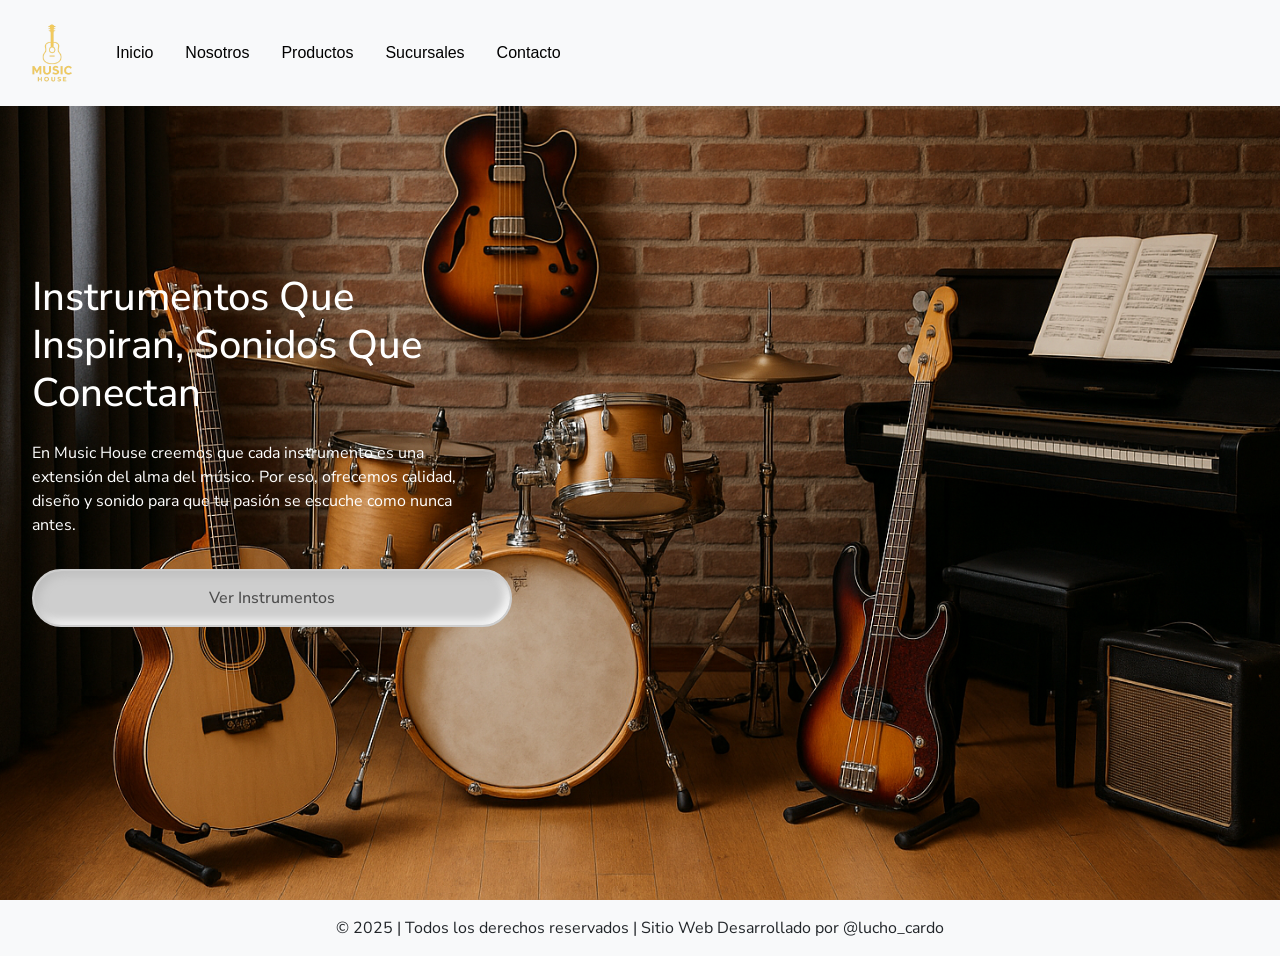
==== commit bbb661cf: "SASS" ====
--- a/index.html
+++ b/index.html
@@ -1,32 +1,19 @@
-<!--ALT-SHIFT-FLECHA PARA ABAJO (PARA DUBLICAR LA MISMA LINEA)-->
-<!--ALT+FLECHITA (ABAJO O ARRIBA) (MUEVE LOS LINEAS PARA ARRIBA O PARA ABAJO)-->
-<!-- <strong>Nuestros Instrumentos</strong> -->
-<!-- <b>Nuestros Instrumentos</b> -->
-<!-- <em>Nuestros Instrumentos</em> -->
-
 <!DOCTYPE html>
 <html lang="en">
   <head>
     <meta charset="UTF-8" />
     <meta name="viewport" content="width=device-width, initial-scale=1.0" />
-    <!-- <meta name="description" content=""> Completar -->
-    <!-- <meta name="keywords" content=""> Completar -->
+    <!-- SEO -->
+    <meta name="description" content="Tienda online de instrumentos musicales con envíos a todo el país. Guitarras, bajos, baterías y más."> 
+    <meta name="keywords" content="guitarras, bajos, instrumentos musicales, batería, tienda online">
     <!-- CSS -->
     <link rel="stylesheet" href="./style/style.css" />
     <!-- BOOTSTRAP -->
-    <link
-      href="https://cdn.jsdelivr.net/npm/bootstrap@5.3.6/dist/css/bootstrap.min.css"
-      rel="stylesheet"
-      integrity="sha384-4Q6Gf2aSP4eDXB8Miphtr37CMZZQ5oXLH2yaXMJ2w8e2ZtHTl7GptT4jmndRuHDT"
-      crossorigin="anonymous"
-    />
+    <link href="https://cdn.jsdelivr.net/npm/bootstrap@5.3.6/dist/css/bootstrap.min.css" rel="stylesheet" integrity="sha384-4Q6Gf2aSP4eDXB8Miphtr37CMZZQ5oXLH2yaXMJ2w8e2ZtHTl7GptT4jmndRuHDT" crossorigin="anonymous"/>
     <!-- FONTS -->
     <link rel="preconnect" href="https://fonts.googleapis.com" />
     <link rel="preconnect" href="https://fonts.gstatic.com" crossorigin />
-    <link
-      href="https://fonts.googleapis.com/css2?family=Nunito+Sans:ital,opsz,wght@0,6..12,200..1000;1,6..12,200..1000&display=swap"
-      rel="stylesheet"
-    />
+    <link href="https://fonts.googleapis.com/css2?family=Nunito+Sans:ital,opsz,wght@0,6..12,200..1000;1,6..12,200..1000&display=swap" rel="stylesheet"/>
     <!-- TITULO DE LA PAGINA -->
     <title>MusicHouse</title>
   </head>
@@ -44,27 +31,26 @@
             <div class="collapse navbar-collapse" id="navbarSupportedContent">
               <ul class="navbar-nav me-auto mb-2 mb-lg-0">
                 <li class="nav-item">
-                  <a class="nav-link active"  aria-current="page" href="index.html">
+                  <a class=" texto-hover nav-link active"  aria-current="page" href="index.html">
                     Inicio
                   </a>
                 </li>
                 <li class="nav-item">
-                  <a class="nav-link active" aria-current="page" href="./pages/nosotros.html">
+                  <a class="texto-hover nav-link active" aria-current="page" href="./pages/nosotros.html">
                     Nosotros
                   </a>
                 </li>
                 <li class="nav-item">
-                  <a class="nav-link active" aria-current="page" href="./pages/productos.html">
+                  <a class=" texto-hover nav-link active" aria-current="page" href="./pages/productos.html">
                     Productos
                   </a>
                 </li>
                 <li class="nav-item">
-                  <a class="nav-link active" aria-current="page" href="./pages/sucursales.html" >
+                  <a class=" texto-hover nav-link active" aria-current="page" href="./pages/sucursales.html" >
                     Sucursales
                   </a>
-     
                 <li class="nav-item">
-                  <a class="nav-link active" aria-current="page" href="./pages/contacto.html">
+                  <a class="texto-hover nav-link active" aria-current="page" href="./pages/contacto.html">
                     Contacto
                   </a>
                 </li>
@@ -89,15 +75,10 @@
     </main>
     <footer class="footer bg-light text-center py-3">
       <p class="mb-0">
-        © 2025 | Todos los derechos reservados | Sitio Web Desarrollado por
-        @lucho_cardo
+        © 2025 | Todos los derechos reservados | Sitio Web Desarrollado por @lucho_cardo
       </p>
     </footer>
     <!-- BOOTSTRAP SCRIPT-->
-    <script
-      src="https://cdn.jsdelivr.net/npm/bootstrap@5.3.6/dist/js/bootstrap.bundle.min.js"
-      integrity="sha384-j1CDi7MgGQ12Z7Qab0qlWQ/Qqz24Gc6BM0thvEMVjHnfYGF0rmFCozFSxQBxwHKO"
-      crossorigin="anonymous"
-    ></script>
+    <script src="https://cdn.jsdelivr.net/npm/bootstrap@5.3.6/dist/js/bootstrap.bundle.min.js" integrity="sha384-j1CDi7MgGQ12Z7Qab0qlWQ/Qqz24Gc6BM0thvEMVjHnfYGF0rmFCozFSxQBxwHKO" crossorigin="anonymous"></script>
   </body>
 </html>
--- a/style/style.css
+++ b/style/style.css
@@ -1,5 +1,5 @@
 /*Extends*/
-ul, .sucursales-main-container, .index-header-flex, .contacto-header-flex {
+ul, .index-header-flex, .contacto-header-flex {
   display: flex;
   flex-direction: column;
   align-items: center;
@@ -13,6 +13,56 @@
   height: 100vh;
 }
 
+.footer-nosotros, .footer-comtacto {
+  background-color: rgba(0, 0, 0, 0.05);
+  color: rgb(0, 0, 0);
+  text-align: center;
+  padding: 1rem 2rem;
+  position: relative;
+  z-index: 1;
+}
+
+.input-novedades, .input {
+  padding: 3px;
+  border: 2px solid transparent;
+  box-shadow: 0px 2px 2px 2px rgba(0, 0, 0, 0.527);
+  transition: border 0.3s ease-in-out;
+}
+
+.formulario-contacto, .info-tienda {
+  padding: 2rem;
+  border-radius: 8px;
+  flex: 1;
+  margin-top: 5rem;
+}
+
+.novedades, .contacto-header, .nosotros-header {
+  background-size: cover;
+  background-repeat: no-repeat;
+  background-position: center;
+}
+
+.formulario-contacto form, .contact-wrapper {
+  display: flex;
+  flex-direction: column;
+}
+
+.form-novedades, .novedades {
+  z-index: 1;
+  position: relative;
+}
+
+.ultimos-modelos-container, .contenedor-nosotros, .contenedor-nosotros2 {
+  display: flex;
+  flex-wrap: wrap;
+  justify-content: center;
+}
+
+.card-auto-btm, .card-auto {
+  border-bottom-left-radius: 0.5rem;
+  border-bottom-right-radius: 0.5rem;
+}
+
 /* Variables */
 /* Estilos Header */
 /*Generales*/
@@ -25,7 +75,7 @@
   text-decoration: none; /*Le saca el subrayado al a*/
 }
 
-.index-parrafo-header, .index-h1, .contacto-parrafo-header, .contacto-h1 {
+.index-parrafo-header, .index-h1, .contacto-parrafo-header, .contacto-h1, .productos-h1, .productos-parrafo-header {
   color: rgb(255, 255, 255);
 }
 
@@ -40,15 +90,15 @@
   max-width: 30rem;
   color: #4d4d4d;
   padding: 15px 40px;
-  background-color: #e0e0e0;
+  background-color: rgb(206, 206, 206);
   font-family: monospace;
   border-radius: 50px;
   border: 2px solid rgb(206, 206, 206);
-  box-shadow: inset 4px 4px 10px #bcbcbc, inset -4px -4px 10px #ffffff;
+  box-shadow: inset 4px 4px 10px #bcbcbc, inset -4px -4px 10px rgb(255, 255, 255);
 }
 
 .btn-header:hover {
-  box-shadow: inset 2px 2px 10px #bcbcbc, inset -2px -2px 10px #ffffff, inset 2px 2px 10px #bcbcbc, inset -2px -2px 10px #ffffff;
+  box-shadow: inset 2px 2px 10px #bcbcbc, inset -2px -2px 10px rgb(255, 255, 255), inset 2px 2px 10px #bcbcbc, inset -2px -2px 10px rgb(255, 255, 255);
 }
 
 .btn-header a {
@@ -58,14 +108,11 @@
 
 /*NOSOTROS*/
 .nosotros-header {
-  background-color: white;
+  background-color: rgb(255, 255, 255);
   height: 100vh;
 }
 
 .nosotros-header {
-  background-size: cover;
-  background-repeat: no-repeat;
-  background-position: center;
   height: 50vh;
 }
 
@@ -73,18 +120,14 @@
   padding: 4rem 2rem;
 }
 
-.contenedor-nosotros {
-  display: flex;
-  flex-wrap: wrap;
+.contenedor-nosotros, .contenedor-nosotros2 {
   align-items: center;
-  justify-content: center;
   max-width: 1200px;
   margin: 0 auto;
   gap: 2rem;
 }
 
-.imagen-nosotros img {
-  width: 100%;
+.imagen-nosotros img, .imagen-nosotros2 img {
   max-width: 500px;
   border-radius: 8px;
   box-shadow: 0 0 10px rgba(0, 0, 0, 0.1);
@@ -92,11 +135,11 @@
   margin-top: 5rem;
 }
 
-.texto-nosotros {
+.texto-nosotros, .texto-nosotros2 {
   max-width: 600px;
 }
 
-.texto-nosotros h5 {
+.texto-nosotros h5, .texto-nosotros2 h5 {
   color: #666;
   font-size: 0.9rem;
   letter-spacing: 1px;
@@ -104,54 +147,39 @@
   margin-bottom: 0.5rem;
 }
 
-.texto-nosotros h2 {
+.texto-nosotros h2, .texto-nosotros2 h2 {
   font-size: 2rem;
   color: #0056a6;
   margin-bottom: 1rem;
 }
 
-.texto-nosotros p {
+.texto-nosotros p, .texto-nosotros2 p {
   font-size: 1rem;
   line-height: 1.6;
   color: #333;
   margin-bottom: 1rem;
 }
 
-.nosotros-header {
-  height: 100%;
+.linea {
+  margin: auto;
+  width: 60%;
+  margin-top: 1rem;
+  margin-bottom: 1rem;
 }
 
 /*CONTACTO*/
 .contacto-header {
-  background-color: rgba(0, 0, 0, 0.801);
-  background-size: cover;
-  background-repeat: no-repeat;
-  background-position: center;
   height: 100vh;
 }
 
 .contact-wrapper {
-  display: flex;
-  flex-direction: column;
+  background-color: rgba(0, 0, 0, 0.089);
   gap: 2rem;
   padding: 2rem;
-  background-color: rgba(255, 255, 255, 0.685);
-}
-
-.info-tienda {
-  background-color: rgba(255, 255, 255, 0.5);
-  padding: 2rem;
-  border-radius: 8px;
-  flex: 1;
-  margin-top: 5rem;
 }
 
 .formulario-contacto {
   background-color: rgb(255, 255, 255);
-  padding: 2rem;
-  border-radius: 8px;
-  flex: 1;
-  margin-top: 5rem;
 }
 
 .info-item {
@@ -163,20 +191,17 @@
 
 .info-item i {
   font-size: 1.5rem;
-  color: #ffffff;
+  color: rgb(255, 255, 255);
   min-width: 24px;
 }
 
 .formulario-contacto form {
-  display: flex;
-  flex-direction: column;
   gap: 1rem;
 }
 
 .formulario-contacto input,
 .formulario-contacto select,
 .formulario-contacto textarea {
-  width: 100%;
   padding: 0.5rem;
   border-radius: 0.25rem;
   border: 1px solid #aaa;
@@ -185,7 +210,7 @@
 .formulario-contacto button {
   align-self: flex-end;
   background-color: #14bde0;
-  color: white;
+  color: rgb(255, 255, 255);
   padding: 0.6rem 1.5rem;
   border: none;
   border-radius: 0.25rem;
@@ -194,24 +219,18 @@
 }
 
 .novedades {
-  background-image: url(../../img/fondocontacto2.jpg);
-  background-size: cover;
-  background-repeat: no-repeat;
-  background-position: center;
+  background-image: url("../img/fondocontacto2.jpg");
   color: rgb(0, 0, 0);
-  padding: 1rem 2rem 55px 2rem;
+  padding: 5rem 2rem 55px 2rem;
   text-align: center;
-  z-index: 1;
-  position: relative;
+  height: 22rem;
 }
 
 .form-novedades {
   display: flex;
   justify-content: center;
+  flex-wrap: wrap;
   gap: 0.5rem;
-  flex-wrap: wrap;
-  position: relative;
-  z-index: 1;
 }
 
 .form-novedades input {
@@ -224,8 +243,8 @@
 .form-novedades button {
   border-radius: 50%;
   border: none;
-  background: white;
-  color: black;
+  background: rgb(255, 255, 255);
+  color: rgb(0, 0, 0);
   font-weight: bold;
   cursor: pointer;
   width: 42px;
@@ -235,28 +254,21 @@
 
 .input {
   all: unset;
-  padding: 3px;
-  border: 2px solid transparent;
-  box-shadow: 0px 2px 2px 2px rgba(0, 0, 0, 0.527);
-  transition: border 0.3s ease-in-out;
-}
-
-input:focus {
-  border: violet;
 }
 
 input::placeholder {
   font-size: 0.9rem;
 }
 
-.input-novedades {
-  padding: 3px;
-  border: 2px solid transparent;
-  box-shadow: 0px 2px 2px 2px rgba(0, 0, 0, 0.527);
-  transition: border 0.3s ease-in-out;
-}
-
 /*SUCURSALES*/
+.sucursales-header {
+  height: 50vh;
+}
+
+.sucursales-main {
+  background-color: rgba(0, 0, 0, 0.185);
+}
+
 /*PRODUCTOS*/
 .productos-header {
   height: 50vh;
@@ -266,16 +278,26 @@
   max-width: 40rem;
 }
 
+.texto-hover {
+  transition: transform 0.3s ease;
+}
+.texto-hover:hover {
+  transform: scale(1.2);
+}
+
+.logotipo {
+  transition: transform 0.3s ease;
+}
+.logotipo:hover {
+  transform: scale(1.2);
+}
+
+.texto-hover {
+  font-family: "Segoe UI", Tahoma, Geneva, Verdana, sans-serif !important;
+}
+
 /* Estilos Mains */
 /*SUCURSALES*/
-.sucursales-main-container {
-  width: 50%;
-}
-
-.iframeMapa {
-  width: 90%;
-}
-
 /*PRODUCTOS*/
 .ultimos-modelos-titulo {
   text-align: center;
@@ -284,10 +306,8 @@
 
 .card-auto {
   width: 25rem;
-  background-color: rgba(0, 0, 0, 0.24);
+  background-color: rgba(0, 0, 0, 0.082);
   transition: transform 0.5s;
-  border-bottom-left-radius: 0.5rem;
-  border-bottom-right-radius: 0.5rem;
 }
 
 .card-auto:hover {
@@ -307,56 +327,24 @@
   padding: 8px;
   font-weight: 800;
   margin-top: 0.5rem;
-  text-transform: uppercase; /*Pone las letras en mayuscula*/
-  border-bottom-left-radius: 0.5rem;
-  border-bottom-right-radius: 0.5rem;
+  text-transform: uppercase;
   cursor: pointer;
-  background-color: rgba(0, 0, 0, 0.486);
+  background-color: rgba(0, 0, 0, 0.26);
 }
 
 .ultimos-modelos-container {
-  display: flex;
-  flex-wrap: wrap; /*Lo adapta segun el ancho de la pantalla*/
   gap: 1rem;
-  justify-content: center;
 }
 
 /*Estilos footer*/
 /*CONTACTO*/
 .footer-comtacto {
-  background-color: rgba(0, 0, 0, 0.05);
-  color: black;
-  text-align: center;
-  padding: 1rem 2rem;
-  font-size: 0.9rem;
-  position: relative;
-  z-index: 0;
   margin-top: 2rem;
-}
-
-.footer-comtacto p {
-  margin: 0;
-}
-
-.footer-comtacto a {
-  color: #007bff;
-  text-decoration: none;
 }
 
 /*NOSOTROS*/
 .footer-nosotros {
-  background-color: rgba(0, 0, 0, 0.05);
-  text-align: center;
-  padding: 1rem 2rem;
-  font-size: 0.9rem;
-  color: #000;
-  position: relative;
-  z-index: 1;
-  margin-top: 2rem;
-}
-
-.footer-nosotros p {
-  margin: 0;
+  margin-top: 14rem;
 }
 
 /*Estilos Media Query*/
@@ -419,11 +407,4 @@
   gap: 1rem;
 }
 
-.oscurecer-fondo {
-  position: absolute;
-  width: 100%;
-  height: 100%;
-  background-color: rgba(0, 0, 0, 0.651);
-}
-
 /*# sourceMappingURL=style.css.map */
